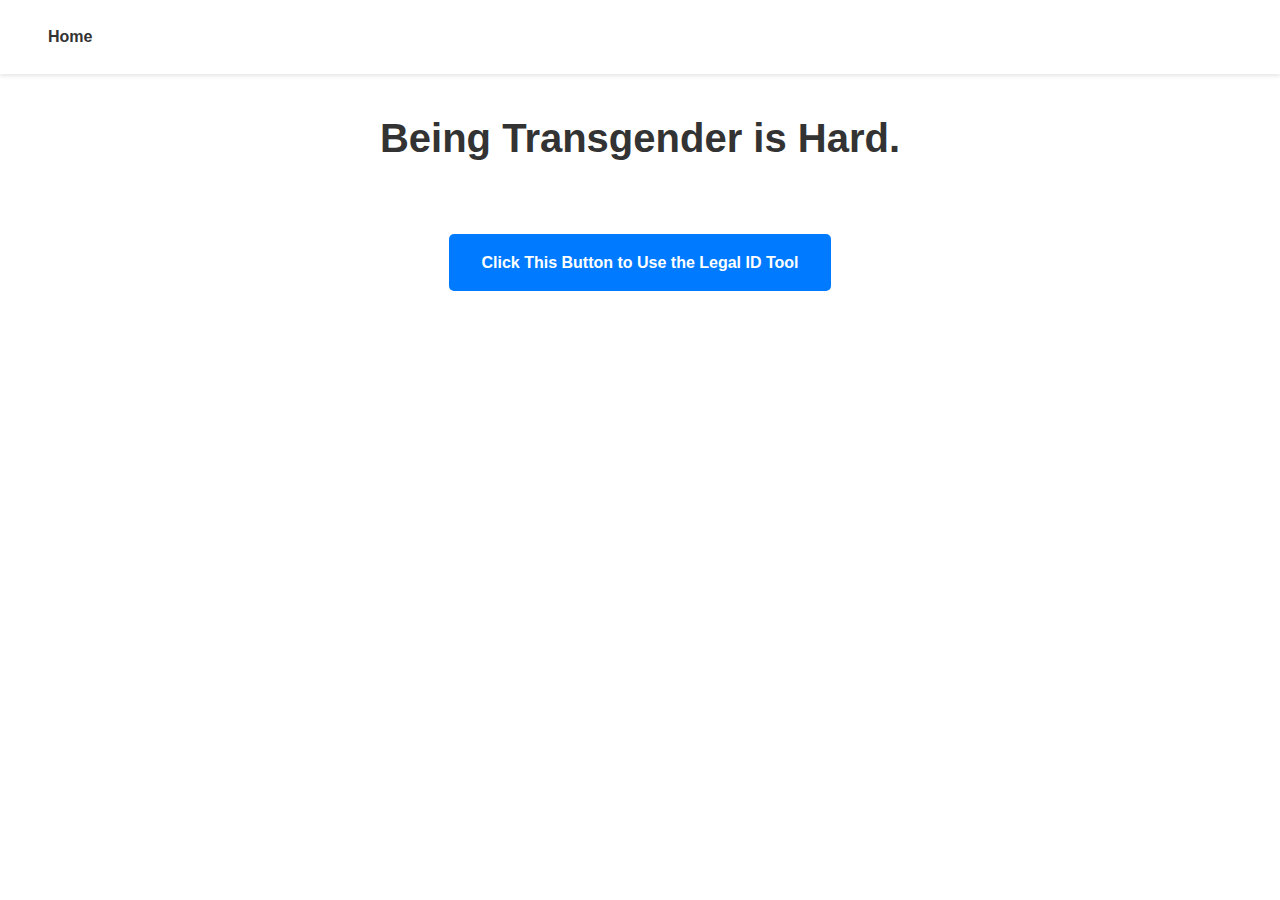
==== index.html @ 6605f5a9 "favicon" ====
<!DOCTYPE html>
<html lang="en">
<head>
    <meta charset="UTF-8">
    <meta name="viewport" content="width=device-width, initial-scale=1.0">
    <title>Legal ID Tool</title>
	<link rel="shortcut icon" type="image/x-icon" href="favicon.ico" />
    <style>
        /* Global styles */
        body {
            margin: 0;
            padding: 0;
            font-family: -apple-system, BlinkMacSystemFont, "Segoe UI", Roboto, Helvetica, Arial, sans-serif;
            line-height: 1.6;
        }

        /* Navigation styles */
        .nav-container {
            display: flex;
            justify-content: space-between;
            align-items: center;
            padding: 1rem 2rem;
            background-color: #ffffff;
            box-shadow: 0 2px 4px rgba(0, 0, 0, 0.1);
        }

        .nav-logo {
            text-decoration: none;
            font-weight: bold;
            font-size: 1.2rem;
            color: #333;
        }

        .nav-links {
            display: flex;
            gap: 1rem;
        }

        .nav-link {
            text-decoration: none;
            color: #333;
            padding: 0.5rem 1rem;
            transition: color 0.2s ease;
			font-weight: bold
        }

        .nav-link:hover {
            color: #666;
        }

        /* Main content styles */
        .main {
            max-width: 800px;
            margin: 2rem auto;
            padding: 0 1rem;
            text-align: center;
        }

        h1 {
            font-size: 2.5rem;
            margin-bottom: 2rem;
            color: #333;
        }

        .cta-button {
            display: inline-block;
            padding: 1rem 2rem;
            background-color: #007bff;
            color: white;
            text-decoration: none;
            border-radius: 5px;
            font-weight: bold;
            margin: 2rem 0;
            transition: background-color 0.2s ease;
        }

        .cta-button:hover {
            background-color: #0056b3;
        }
    </style>
</head>
<body>
    <div class="nav-container">
        <a href="index.html" class="nav-link">Home</a>
        
    </div>

    <div class="main" role="main">
        <h1>Being Transgender is Hard.</h1>

        <a href="idTool.html" class="cta-button">Click This Button to Use the Legal ID Tool</a>

        <p><em></em></p>
    </div>
</body>
</html>
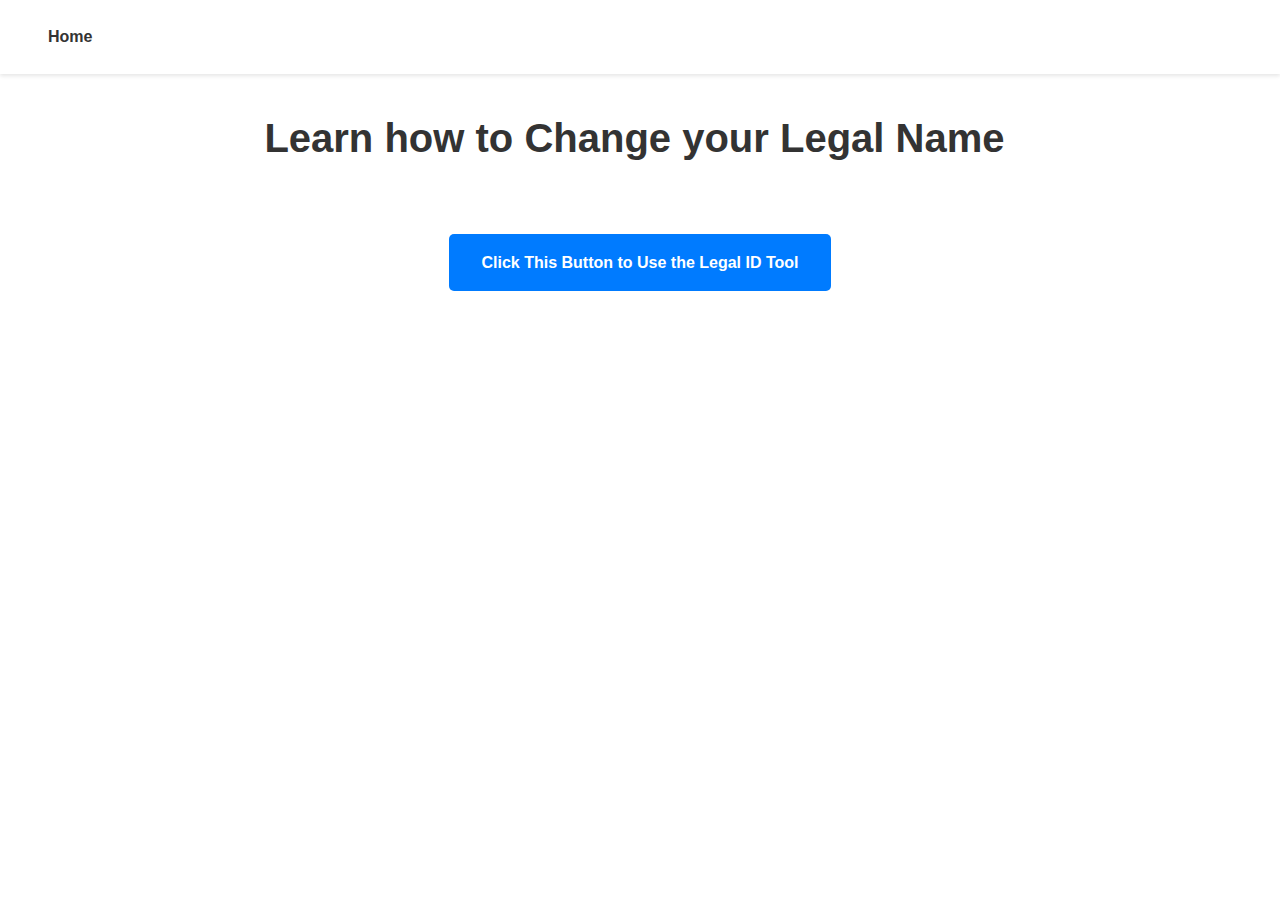
==== commit 41fa4a97: "changed title" ====
--- a/index.html
+++ b/index.html
@@ -86,11 +86,11 @@
     </div>
 
     <div class="main" role="main">
-        <h1>Being Transgender is Hard.</h1>
+        <h1>Learn how to Change your Legal Name&nbsp;</h1>
 
         <a href="idTool.html" class="cta-button">Click This Button to Use the Legal ID Tool</a>
 
-        <p><em></em></p>
+      <p><em></em></p>
     </div>
 </body>
 </html>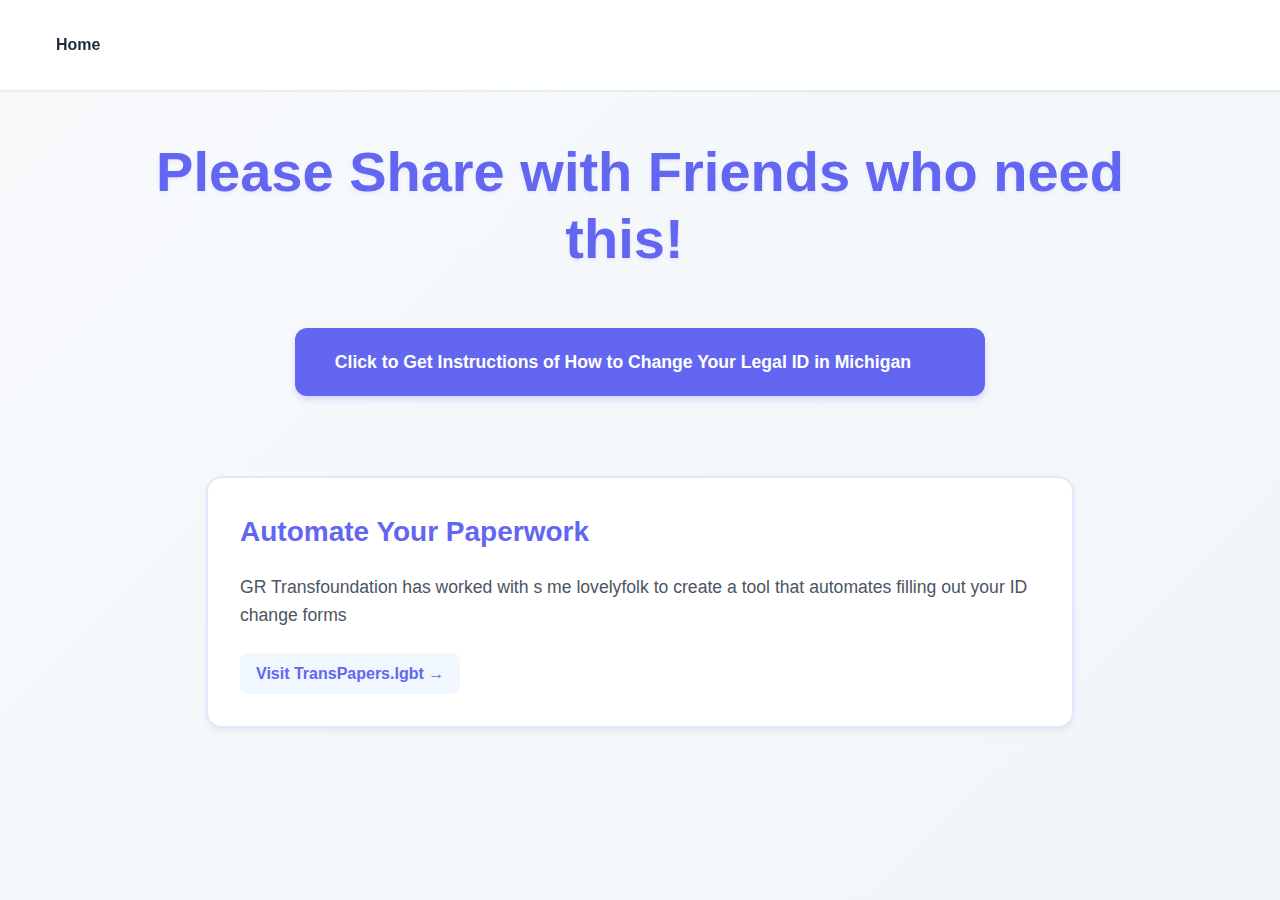
==== commit 88186345: "update from GPT to style and link to Transpapers" ====
--- a/index.html
+++ b/index.html
@@ -4,14 +4,25 @@
     <meta charset="UTF-8">
     <meta name="viewport" content="width=device-width, initial-scale=1.0">
     <title>Legal ID Tool</title>
-	<link rel="shortcut icon" type="image/x-icon" href="favicon.ico" />
+    <link rel="shortcut icon" type="image/x-icon" href="favicon.ico" />
     <style>
         /* Global styles */
+        :root {
+            --primary: #6366f1;
+            --primary-dark: #4f46e5;
+            --secondary: #f0f7ff;
+            --accent: #e0e7ff;
+            --text: #1e293b;
+        }
+
         body {
             margin: 0;
             padding: 0;
             font-family: -apple-system, BlinkMacSystemFont, "Segoe UI", Roboto, Helvetica, Arial, sans-serif;
             line-height: 1.6;
+            color: var(--text);
+            background: linear-gradient(135deg, #f8fafc 0%, #f1f5f9 100%);
+            min-height: 100vh;
         }
 
         /* Navigation styles */
@@ -19,78 +30,194 @@
             display: flex;
             justify-content: space-between;
             align-items: center;
-            padding: 1rem 2rem;
-            background-color: #ffffff;
-            box-shadow: 0 2px 4px rgba(0, 0, 0, 0.1);
+            padding: 1.25rem 2rem;
+            background-color: rgba(255, 255, 255, 0.9);
+            backdrop-filter: blur(10px);
+            box-shadow: 0 1px 3px rgba(0, 0, 0, 0.1);
+            position: sticky;
+            top: 0;
+            z-index: 100;
         }
 
         .nav-logo {
             text-decoration: none;
             font-weight: bold;
             font-size: 1.2rem;
-            color: #333;
-        }
-
-        .nav-links {
-            display: flex;
-            gap: 1rem;
+            color: var(--primary);
         }
 
         .nav-link {
             text-decoration: none;
-            color: #333;
-            padding: 0.5rem 1rem;
-            transition: color 0.2s ease;
-			font-weight: bold
+            color: var(--text);
+            padding: 0.75rem 1.5rem;
+            transition: all 0.2s ease;
+            font-weight: 600;
+            border-radius: 8px;
         }
 
         .nav-link:hover {
-            color: #666;
+            background-color: var(--accent);
+            color: var(--primary);
         }
 
         /* Main content styles */
         .main {
-            max-width: 800px;
-            margin: 2rem auto;
-            padding: 0 1rem;
+            max-width: 1000px;
+            margin: 3rem auto;
+            padding: 0 2rem;
             text-align: center;
         }
 
         h1 {
-            font-size: 2.5rem;
-            margin-bottom: 2rem;
-            color: #333;
+            font-size: 3.5rem;
+            margin-bottom: 1.5rem;
+            color: var(--primary);
+            font-weight: 800;
+            line-height: 1.2;
+            text-shadow: 0 2px 4px rgba(99, 102, 241, 0.1);
+        }
+
+        .subtitle {
+            font-size: 1.25rem;
+            color: #64748b;
+            margin-bottom: 3rem;
+            max-width: 600px;
+            margin-left: auto;
+            margin-right: auto;
         }
 
         .cta-button {
             display: inline-block;
-            padding: 1rem 2rem;
-            background-color: #007bff;
+            padding: 1.25rem 2.5rem;
+            background-color: var(--primary);
             color: white;
             text-decoration: none;
-            border-radius: 5px;
+            border-radius: 12px;
             font-weight: bold;
+            font-size: 1.1rem;
             margin: 2rem 0;
-            transition: background-color 0.2s ease;
+            transition: all 0.3s ease;
+            box-shadow: 0 4px 6px rgba(99, 102, 241, 0.2);
         }
 
         .cta-button:hover {
-            background-color: #0056b3;
+            background-color: var(--primary-dark);
+            transform: translateY(-2px);
+            box-shadow: 0 6px 8px rgba(99, 102, 241, 0.3);
+        }
+
+        /* Info Panel styles */
+        .info-panel {
+            background: white;
+            border-radius: 16px;
+            padding: 2rem;
+            margin: 3rem 0;
+            box-shadow: 0 4px 6px rgba(0, 0, 0, 0.05);
+            max-width: 800px;
+            margin-left: auto;
+            margin-right: auto;
+            text-align: left;
+            border: 2px solid var(--accent);
+            transition: transform 0.3s ease;
+        }
+
+        .info-panel:hover {
+            transform: translateY(-4px);
+        }
+
+        .info-panel h2 {
+            color: var(--primary);
+            margin-top: 0;
+            font-size: 1.75rem;
+            margin-bottom: 1rem;
+            display: flex;
+            align-items: center;
+            gap: 0.5rem;
+        }
+
+    
+        .info-panel p {
+            color: #4b5563;
+            font-size: 1.1rem;
+            margin-bottom: 1.5rem;
+        }
+
+        .info-panel a {
+            color: var(--primary);
+            text-decoration: none;
+            font-weight: 600;
+            padding: 0.5rem 1rem;
+            background-color: var(--secondary);
+            border-radius: 8px;
+            display: inline-block;
+            transition: all 0.2s ease;
+        }
+
+        .info-panel a:hover {
+            background-color: var(--accent);
+            transform: translateX(4px);
+        }
+
+        /* Card Grid */
+        .features-grid {
+            display: grid;
+            grid-template-columns: repeat(auto-fit, minmax(250px, 1fr));
+            gap: 2rem;
+            margin: 3rem 0;
+        }
+
+        .feature-card {
+            background: white;
+            padding: 2rem;
+            border-radius: 12px;
+            text-align: left;
+            box-shadow: 0 2px 4px rgba(0, 0, 0, 0.05);
+            border: 1px solid var(--accent);
+        }
+
+        .feature-card h3 {
+            color: var(--primary);
+            margin-top: 0;
+            font-size: 1.25rem;
+        }
+
+        .feature-icon {
+            font-size: 2rem;
+            margin-bottom: 1rem;
+        }
+
+        /* Responsive Design */
+        @media (max-width: 768px) {
+            h1 {
+                font-size: 2.5rem;
+            }
+
+            .main {
+                padding: 0 1rem;
+            }
+
+            .info-panel {
+                padding: 1.5rem;
+            }
         }
     </style>
 </head>
 <body>
     <div class="nav-container">
         <a href="index.html" class="nav-link">Home</a>
+</div>
+
+    <div class="main" role="main">
+        <h1>Please Share with Friends who need this!&nbsp;&nbsp;</h1>
+<a href="idTool.html" class="cta-button">Click to Get Instructions of How to Change Your Legal ID in Michigan&nbsp; &nbsp; &nbsp; &nbsp;</a>
+
         
-    </div>
-
-    <div class="main" role="main">
-        <h1>Learn how to Change your Legal Name&nbsp;</h1>
-
-        <a href="idTool.html" class="cta-button">Click This Button to Use the Legal ID Tool</a>
-
-      <p><em></em></p>
+
+        <div class="info-panel">
+          <h2>Automate Your Paperwork</h2>
+            <p>GR Transfoundation has worked with s me lovelyfolk to create a tool that automates filling out your ID change forms&nbsp;</p>
+            <a href="https://www.transpapers.lgbt" target="_blank">Visit TransPapers.lgbt →</a>
+      </div>
     </div>
 </body>
 </html>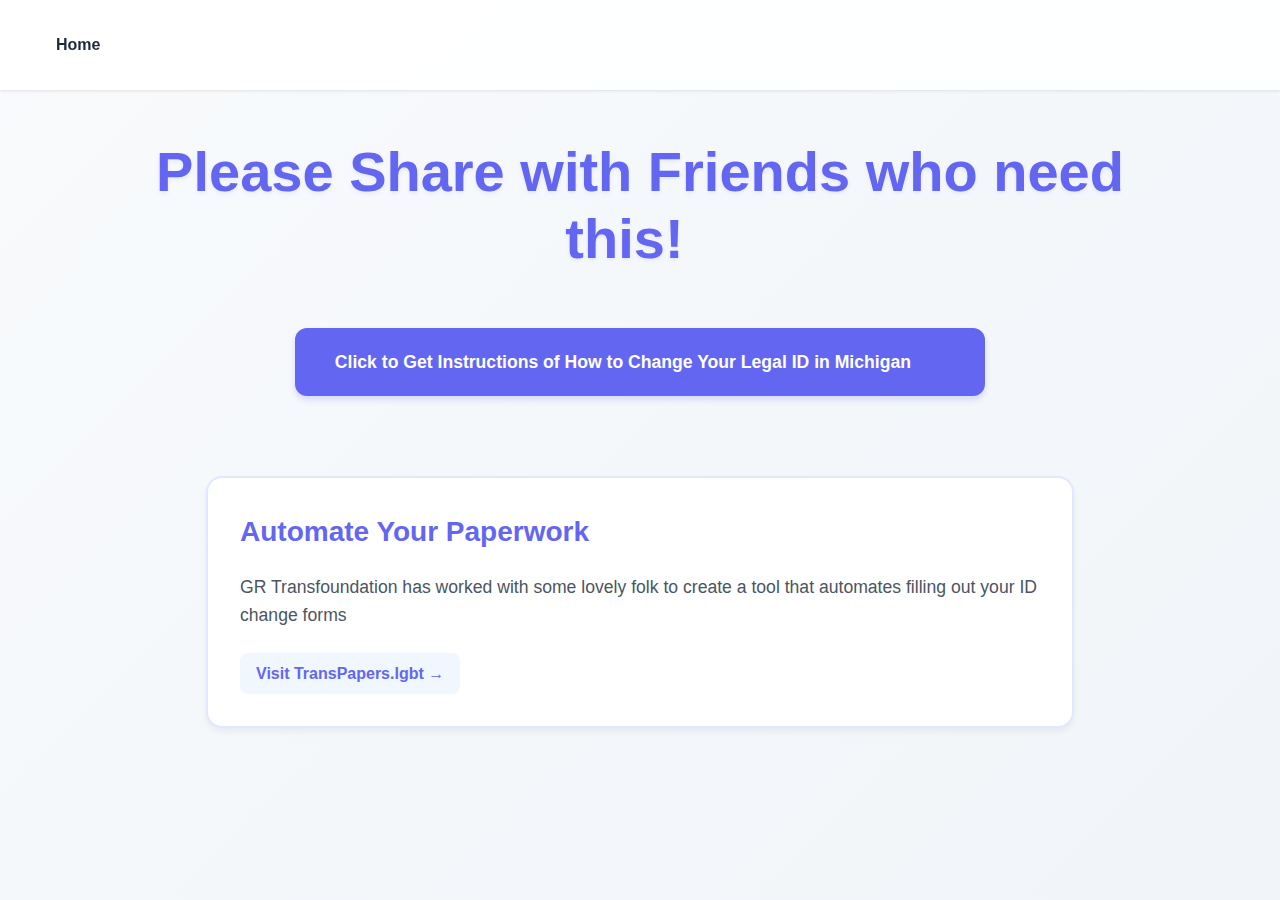
==== commit e8939cbc: "update ID Tool to include costs" ====
--- a/index.html
+++ b/index.html
@@ -215,7 +215,7 @@
 
         <div class="info-panel">
           <h2>Automate Your Paperwork</h2>
-            <p>GR Transfoundation has worked with s me lovelyfolk to create a tool that automates filling out your ID change forms&nbsp;</p>
+            <p>GR Transfoundation has worked with some lovely folk to create a tool that automates filling out your ID change forms&nbsp;</p>
             <a href="https://www.transpapers.lgbt" target="_blank">Visit TransPapers.lgbt →</a>
       </div>
     </div>
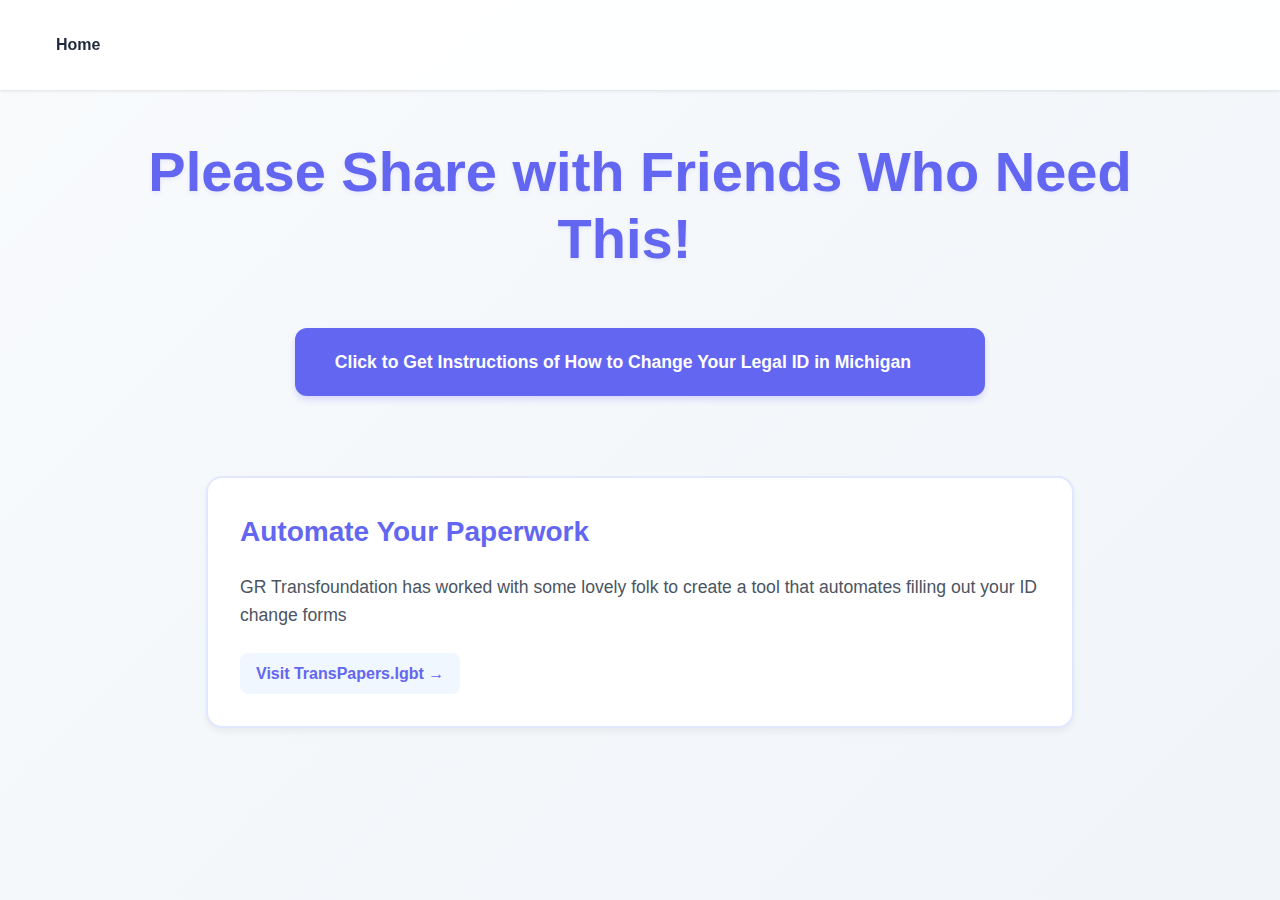
==== commit 2be618bc: "updated cost to look better" ====
--- a/index.html
+++ b/index.html
@@ -208,7 +208,7 @@
 </div>
 
     <div class="main" role="main">
-        <h1>Please Share with Friends who need this!&nbsp;&nbsp;</h1>
+        <h1>Please Share with Friends Who Need This!&nbsp;&nbsp;</h1>
 <a href="idTool.html" class="cta-button">Click to Get Instructions of How to Change Your Legal ID in Michigan&nbsp; &nbsp; &nbsp; &nbsp;</a>
 
         
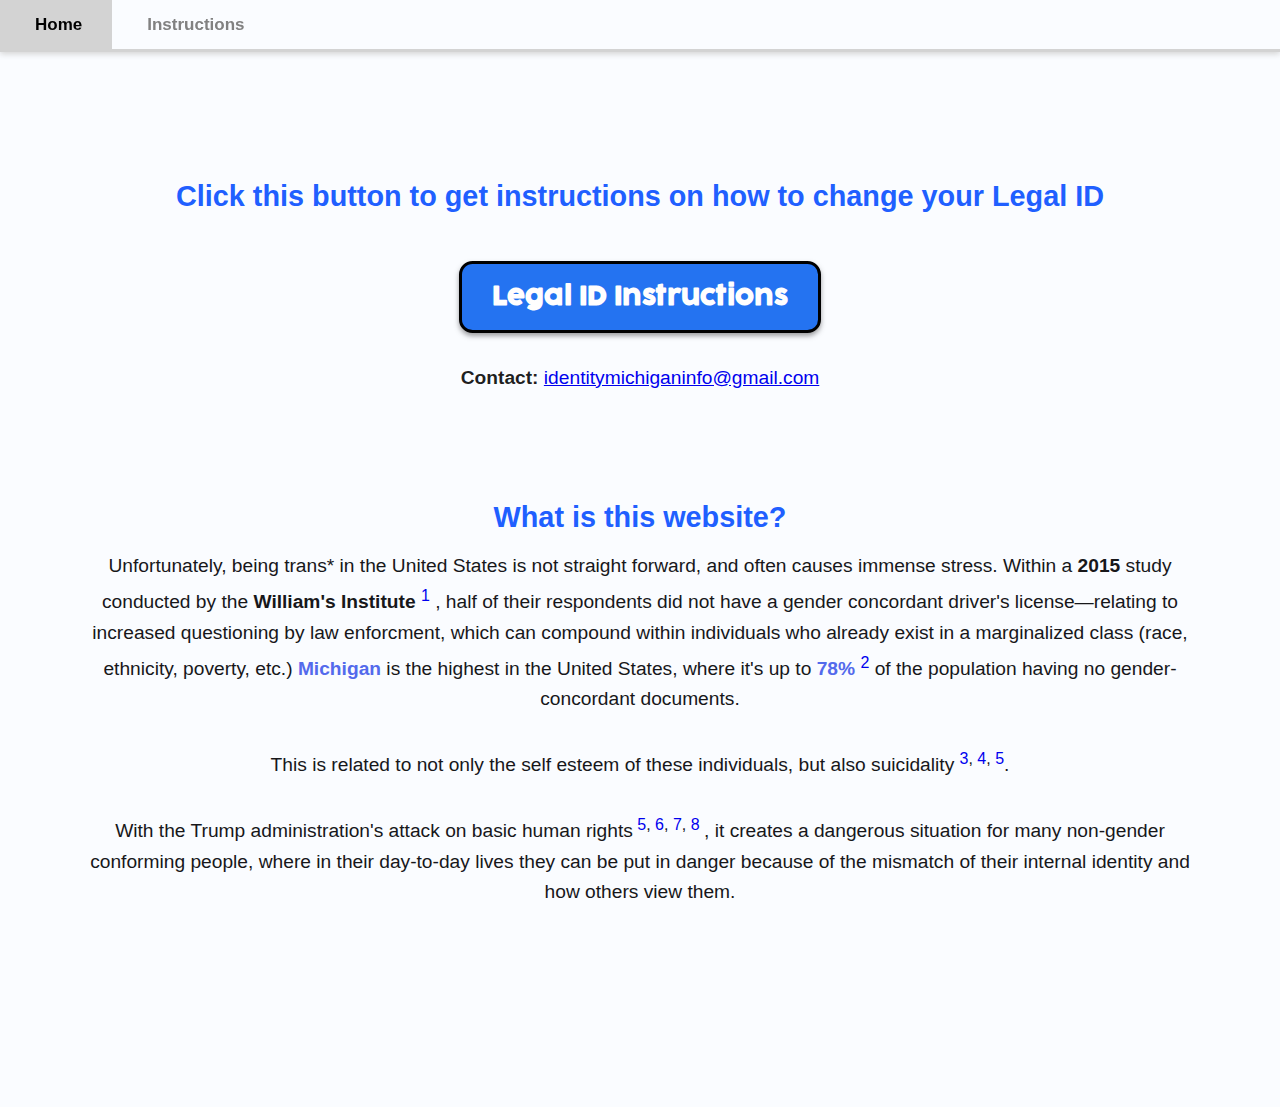
==== commit ed2da830: "rewrite" ====
--- a/index.html
+++ b/index.html
@@ -3,221 +3,78 @@
 <head>
     <meta charset="UTF-8">
     <meta name="viewport" content="width=device-width, initial-scale=1.0">
-    <title>Legal ID Tool</title>
-    <link rel="shortcut icon" type="image/x-icon" href="favicon.ico" />
-    <style>
-        /* Global styles */
-        :root {
-            --primary: #6366f1;
-            --primary-dark: #4f46e5;
-            --secondary: #f0f7ff;
-            --accent: #e0e7ff;
-            --text: #1e293b;
-        }
+    <title>Identity Michigan</title>
+    <link rel="stylesheet" href="styling.css">
+    <link rel="icon" href="favicon.ico" type="image/x-icon">
+</head>
+<body>
+    <div class="navbar" style="color:white">
+        <a href="/">Home</a>
+        <a href="instructions.html">Instructions</a>
+        </div>
+        
+        
+           <div class="center" >
+            <br>
+            <h1 class="title">Click this button to get instructions on how to change your Legal ID</h1>
 
-        body {
-            margin: 0;
-            padding: 0;
-            font-family: -apple-system, BlinkMacSystemFont, "Segoe UI", Roboto, Helvetica, Arial, sans-serif;
-            line-height: 1.6;
-            color: var(--text);
-            background: linear-gradient(135deg, #f8fafc 0%, #f1f5f9 100%);
-            min-height: 100vh;
-        }
+            <br>
+            <a href="instructions.html" class="button"><div>Legal ID Instructions</div></a>
+            <br>
+            <b>Contact:</b> <a href="mailto:identitymichiganinfo@gmail.com">identitymichiganinfo@gmail.com</a>
+            <br>
+            <br>
+            <br>
+            <br>
+            <h1 class="title">
+                What is this website?
+            </h1>
+            <p class="">
+             Unfortunately, being trans* in the United States is not straight forward, and often causes immense stress. Within a <b>2015</b> study conducted by the <b>William's Institute</b>
+             
+             <sup class="citation" ><a href="https://williamsinstitute.law.ucla.edu/publications/gender-marker-policies/">1</a></sup>
+             
+             , half of their respondents did not have a gender concordant driver's license—relating to increased questioning by law enforcment, which can compound within individuals who already exist in a marginalized class (race, ethnicity, poverty, etc.) <strong>Michigan</strong> is the highest in the United States, where it's up to <strong>78%</strong>
+             
+             <sup class="citation" ><a href="https://williamsinstitute.law.ucla.edu/press/gender-marker-press-release/">2</a></sup> 
+             
+             of the population having no gender-concordant documents.
+             <br>
+             <br>
+             This is related to not only the self esteem of these individuals, but also suicidality <sup class="citation" >
+                
+                <a  href="https://doi.org/10.1016/S2468-2667(20)30032-3">3</a>, 
 
-        /* Navigation styles */
-        .nav-container {
-            display: flex;
-            justify-content: space-between;
-            align-items: center;
-            padding: 1.25rem 2rem;
-            background-color: rgba(255, 255, 255, 0.9);
-            backdrop-filter: blur(10px);
-            box-shadow: 0 1px 3px rgba(0, 0, 0, 0.1);
-            position: sticky;
-            top: 0;
-            z-index: 100;
-        }
+                <a  href="https://doi.org/10.1016/j.jadohealth.2018.02.003">4</a>, <a href="https://doi.org/10.3390/ijerph19095016">5</a></sup>.
+             <br>
+             <br>
+             With the Trump administration's attack on basic human rights<sup class="citation" >
+                <a  href="https://www.theguardian.com/us-news/2025/feb/14/white-house-ap-ban-oval-office">5<a>, 
+                
+                <a  href="https://www.nytimes.com/2025/02/13/us/trump-trans-youth-health-providers.html">6</a>, 
+                
+                <a href="https://www.cbsnews.com/news/us-army-bars-transgender-people-enlisting-trump-executive-action/">7</a>, 
 
-        .nav-logo {
-            text-decoration: none;
-            font-weight: bold;
-            font-size: 1.2rem;
-            color: var(--primary);
-        }
+                <a href="https://www.npr.org/2025/02/15/nx-s1-5298679/eeoc-gender-discrimination-case-trump-order">8</a>
 
-        .nav-link {
-            text-decoration: none;
-            color: var(--text);
-            padding: 0.75rem 1.5rem;
-            transition: all 0.2s ease;
-            font-weight: 600;
-            border-radius: 8px;
-        }
+            </sup>, it creates a dangerous situation for many non-gender conforming people, where in their day-to-day lives they can be put in danger because of the mismatch of their internal identity and how others view them. 
+            <!--It is a basic fact that many people have an internal bias against transgender people<sup><a href="">7</a>, <a href="">8</a></sup>, and it's common that transgender people complain about discrimination they may face because of others knowing of their trans identity <sup><a href="https://doi.org/10.1016/j.labeco.2021.102072">9</a></sup>. -->
 
-        .nav-link:hover {
-            background-color: var(--accent);
-            color: var(--primary);
-        }
+            
+             <br>
+             <br>
+             <br>
+             <br>
+             <br>
+            
 
-        /* Main content styles */
-        .main {
-            max-width: 1000px;
-            margin: 3rem auto;
-            padding: 0 2rem;
-            text-align: center;
-        }
+            </p>
 
-        h1 {
-            font-size: 3.5rem;
-            margin-bottom: 1.5rem;
-            color: var(--primary);
-            font-weight: 800;
-            line-height: 1.2;
-            text-shadow: 0 2px 4px rgba(99, 102, 241, 0.1);
-        }
 
-        .subtitle {
-            font-size: 1.25rem;
-            color: #64748b;
-            margin-bottom: 3rem;
-            max-width: 600px;
-            margin-left: auto;
-            margin-right: auto;
-        }
+        </div>
 
-        .cta-button {
-            display: inline-block;
-            padding: 1.25rem 2.5rem;
-            background-color: var(--primary);
-            color: white;
-            text-decoration: none;
-            border-radius: 12px;
-            font-weight: bold;
-            font-size: 1.1rem;
-            margin: 2rem 0;
-            transition: all 0.3s ease;
-            box-shadow: 0 4px 6px rgba(99, 102, 241, 0.2);
-        }
 
-        .cta-button:hover {
-            background-color: var(--primary-dark);
-            transform: translateY(-2px);
-            box-shadow: 0 6px 8px rgba(99, 102, 241, 0.3);
-        }
-
-        /* Info Panel styles */
-        .info-panel {
-            background: white;
-            border-radius: 16px;
-            padding: 2rem;
-            margin: 3rem 0;
-            box-shadow: 0 4px 6px rgba(0, 0, 0, 0.05);
-            max-width: 800px;
-            margin-left: auto;
-            margin-right: auto;
-            text-align: left;
-            border: 2px solid var(--accent);
-            transition: transform 0.3s ease;
-        }
-
-        .info-panel:hover {
-            transform: translateY(-4px);
-        }
-
-        .info-panel h2 {
-            color: var(--primary);
-            margin-top: 0;
-            font-size: 1.75rem;
-            margin-bottom: 1rem;
-            display: flex;
-            align-items: center;
-            gap: 0.5rem;
-        }
 
     
-        .info-panel p {
-            color: #4b5563;
-            font-size: 1.1rem;
-            margin-bottom: 1.5rem;
-        }
-
-        .info-panel a {
-            color: var(--primary);
-            text-decoration: none;
-            font-weight: 600;
-            padding: 0.5rem 1rem;
-            background-color: var(--secondary);
-            border-radius: 8px;
-            display: inline-block;
-            transition: all 0.2s ease;
-        }
-
-        .info-panel a:hover {
-            background-color: var(--accent);
-            transform: translateX(4px);
-        }
-
-        /* Card Grid */
-        .features-grid {
-            display: grid;
-            grid-template-columns: repeat(auto-fit, minmax(250px, 1fr));
-            gap: 2rem;
-            margin: 3rem 0;
-        }
-
-        .feature-card {
-            background: white;
-            padding: 2rem;
-            border-radius: 12px;
-            text-align: left;
-            box-shadow: 0 2px 4px rgba(0, 0, 0, 0.05);
-            border: 1px solid var(--accent);
-        }
-
-        .feature-card h3 {
-            color: var(--primary);
-            margin-top: 0;
-            font-size: 1.25rem;
-        }
-
-        .feature-icon {
-            font-size: 2rem;
-            margin-bottom: 1rem;
-        }
-
-        /* Responsive Design */
-        @media (max-width: 768px) {
-            h1 {
-                font-size: 2.5rem;
-            }
-
-            .main {
-                padding: 0 1rem;
-            }
-
-            .info-panel {
-                padding: 1.5rem;
-            }
-        }
-    </style>
-</head>
-<body>
-    <div class="nav-container">
-        <a href="index.html" class="nav-link">Home</a>
-</div>
-
-    <div class="main" role="main">
-        <h1>Please Share with Friends Who Need This!&nbsp;&nbsp;</h1>
-<a href="idTool.html" class="cta-button">Click to Get Instructions of How to Change Your Legal ID in Michigan&nbsp; &nbsp; &nbsp; &nbsp;</a>
-
-        
-
-        <div class="info-panel">
-          <h2>Automate Your Paperwork</h2>
-            <p>GR Transfoundation has worked with some lovely folk to create a tool that automates filling out your ID change forms&nbsp;</p>
-            <a href="https://www.transpapers.lgbt" target="_blank">Visit TransPapers.lgbt →</a>
-      </div>
-    </div>
 </body>
 </html>--- a/styling.css
+++ b/styling.css
@@ -0,0 +1,437 @@
+@font-face {
+    font-family: "cocogooseRegular";
+    src: url("Cocogoose-Pro-Regular-trial.ttf");
+}
+
+.center {
+    text-align: center;
+    margin: 5rem;
+    
+  }
+.navbar {
+    overflow: hidden;
+ 
+    border: 2px solid lightgray;
+    margin-bottom: 25px;
+    border-width: 0 0 3px 0;
+    box-shadow: 0 2px 6px lightgray;
+    backdrop-filter: blur(10px);
+    
+  }
+  
+.navbar a {
+    float: left;
+    font-weight: bolder;
+    color: #818181;
+    text-align: center;
+    padding: 10px  30px 9px 35px;
+    text-decoration: none;
+    font-size: 17px;
+    cursor: pointer;
+   
+
+
+  }
+.citation a {
+    text-decoration:none;
+}
+
+strong {
+    color:#536aec;
+}
+  .navbar a:hover {
+    background-color: lightgray;
+    transition: .4s;
+    color: black;
+    
+  }
+  
+  .navbar a.active {
+    background-color: #04AA6D;
+    color: white;
+  }
+  .main-container {
+    display: grid;
+    grid-template-columns: 2fr 1fr;
+    gap: 2rem;
+    max-width: 1200px;
+    margin: 0 auto;
+    padding: 20px;
+}
+.parent {
+    display: grid;
+    grid-template-columns: 1.7fr 1fr;
+    grid-template-rows: 1fr 6fr;
+    grid-column-gap: 0px;
+    grid-row-gap: 0px;
+    }
+    
+    .div1 { grid-area: 2 / 2 / 3 / 3; }
+
+    body {
+        font-family: -apple-system, BlinkMacSystemFont, "Segoe UI", Roboto, Helvetica, Arial, sans-serif;
+        line-height: 30px;
+        margin: 0;
+        background: rgb(250, 252, 255);
+        color:#000000e0;
+        min-height: 100vh;
+        font-size: larger;
+    }
+
+
+h1{
+
+    font-size: 1.8rem;
+    color: #514a6a;
+ 
+    
+}
+.title {
+    font-weight: bolder;
+    color:#205fff
+}
+
+h3 {
+    font-size: 1.8rem;
+
+    color: #000000;
+    font-size:larger;
+}
+
+h4 {
+    color: #0056b3;
+    font-size: 1.3rem;
+}
+
+p{
+ font-family: Arial, Helvetica, sans-serif;
+color: rgb(23, 23, 26);
+}
+
+
+/* checkbox styling*/
+
+
+[type = "checkbox"]
+ {
+    display:none;
+ }
+
+[type="checkbox"] + label {
+    position:relative;
+    padding-left:30px;
+    cursor:pointer;
+    display:inline-block;
+    line-height:30px;
+    margin-left: 3px
+
+}
+
+[type="checkbox"] + label::before {
+    content:"";
+    position:absolute;
+    left:0;
+    top:0;
+    width:18px;
+    height:18px;
+    outline:2px solid lightgrey;
+    background: #fff;
+    border-radius: 10%;
+
+}
+
+[type="checkbox"]:checked + label::before {
+    content:"";
+    position:absolute;
+    left:0;
+    top:0;
+    width:18px;
+    height:18px;
+    outline:2px solid lightgrey;
+    background: #fff;
+    border-radius: 10%;
+    
+}
+
+[type="checkbox"]:checked + label::after {
+    content:"";
+    position:absolute;
+    left:6px;
+    top:-6px;
+    border: 3px solid dimgrey;
+    width:7px;
+    height:18px;
+    transform:rotate(45deg);
+    border-width: 0 4px 4px 0 ;
+    transition: 0.2 ease all;
+}
+    
+.wrongAnswer {
+    [type="checkbox"] + label:hover::before {
+    outline-color: rgb(178, 29, 29);
+    transform: scale(1.1);
+    outline-width: 3px;
+}
+}
+
+
+[type="checkbox"] + label:hover::before {
+    outline-color: lightgrey;
+    transform: scale(1.1);
+} 
+
+
+
+
+
+/* radio button styling */
+.radio {
+    display: inline-flex;
+    align-items: center;
+    cursor:pointer;
+    margin-right: 10px;
+
+}
+
+.radioInput{
+    display: none;
+}
+
+.radioStyling{
+    width: 1.4em;
+    height:1.4em;
+    border:2px solid lightgrey;
+    border-radius: 50%;
+    margin-right: 10px;
+    box-sizing: border-box;
+    padding: 2px;
+}
+
+.radioStyling:after {
+    content: "";
+    width: 100%;
+    height: 100%;
+    display: block;
+    background: dimgrey;
+    border-radius: 50%;
+    opacity: 0;
+    transform: scale(0.75);
+    transition: 0.23s;
+}
+
+.radioInput:hover + .radioStyling {
+    transform: scale(1.1); /* Scale the entire radio button */
+    transition: transform 0.2s ease; /* Smooth transition */
+}
+
+.radioInput:hover + .radioStyling::before {
+    outline-color: #4e4376; /* Change outline color on hover */
+    transition: outline-color 0.2s ease; /* Smooth color transition */
+}
+
+.radioInput:checked + .radioStyling::after {
+    opacity: 1;
+    transform: scale(1);
+}
+
+
+/* container styling */
+
+
+.floatingBox {
+    font-family:Arial, Helvetica, sans-serif;
+    max-width: 800px;
+
+    background: white;
+    border-radius: 18px;
+    border: 3px solid rgb(214, 214, 214);
+    box-shadow: 0 3px 10px rgba(0, 0, 0, 0.4), inset 0px -3px 5px rgba(42, 63, 145, 0);
+   
+    padding: 2.5rem;
+    margin: 1.5rem auto;
+}
+.floatingBoxInstructions {
+    font-family:Arial, Helvetica, sans-serif;
+    max-width: 800px;
+
+    background: white;
+    border-radius: 18px;
+    border: 3px solid rgb(214, 214, 214);
+    box-shadow: 0 3px 10px rgba(0, 0, 0, 0.4), inset 0px -3px 5px rgba(42, 63, 145, 0);
+    line-height: 1.4;
+    padding: 1.2rem;
+    margin: 1rem auto;
+}
+
+.floatingBoxNote {
+    font-family:Arial, Helvetica, sans-serif;
+    max-width: 800px;
+
+    background: white;
+    border-radius: 18px;
+
+    box-shadow: 0 3px 10px rgba(0, 0, 0, 0.4), inset 0px -3px 5px rgba(42, 63, 145, 0);
+    line-height: 1.4;
+    padding: 1.4rem;
+    padding-top: 0.5rem;
+    padding-bottom: 0.5rem;
+    margin: 2rem auto;
+   
+
+}
+img {
+   padding:1rem;
+
+    
+ 
+  }
+
+.hidden {
+    display:none;
+}
+.question{
+    font-family:Arial, Helvetica, sans-serif;
+    margin-bottom: 20px;
+}
+
+#nameContingent:checked ~ #nameContingentQuestions {
+    display: block;
+  }
+.button {
+    
+    background-color: #2473f1;
+    color:rgb(255, 254, 254);
+    border: solid 3px rgb(0, 0, 0);
+    padding:18px 30px;
+    border-radius:0.85rem;
+    cursor:pointer;
+    font-size: 1.3em;
+    font-family:"cocogooseRegular";
+    font-weight: bold;
+    box-shadow: 0px 3px 5px rgb(64, 64, 66, 0.5);
+    transition: all .2s ease-in-out;
+    max-width: max-content;
+    display:block;
+    margin:auto;
+    text-decoration: none;
+    text-align: center;
+}
+.button:hover {
+  
+    background-color: #0056b3;
+    box-shadow: 0px 0px 6px 0px rgb(22, 131, 255), 0px 3px 5px rgb(64, 64, 66, 0.5);
+    transform: translateY(-2px);
+    border: solid 3px rgb(22, 131, 255, 0);
+    
+ 
+   
+}
+
+.button:active {
+    transform: scale(99%);
+    
+    transition: 0.03s ;
+     
+}
+
+.button.home {
+    background-color:#d68fd3;
+    border: solid 3px rgb(154, 61, 164);
+}
+
+
+#results {
+   
+
+    position: sticky;
+    top: 20px;
+    align-self: start;
+    background: white;
+    padding: 1.5rem;
+    border-radius: 12px;
+    box-shadow: 0 4px 6px rgba(0, 0, 0, 0.05);
+    border: 2px solid #e0e7ff;
+    height: fit-content;
+
+
+}
+
+#results p {
+    list-style: none;
+    padding-left: 0;
+    margin: 0.5rem 0;
+}
+
+#results p::before {
+    content: "+";
+    margin-right: 0.5rem;
+    color: #6366f1;
+    font-weight: bold;
+}
+.priceCalc {
+   
+    background: #c0c0c0;
+    border-radius: 5px;
+    border: 1px solid #ccc;
+}
+
+.resultsPriceInd {
+    font-family: 'Courier New', Courier, monospace;
+    font-size: small;
+    font-style: italic;
+    
+}
+
+.importantNote {
+    font-size: large;
+    font-style: bold;
+    background: #ffecec;
+    border-radius: 0px;
+   
+    border: 3px solid rgb(231, 61, 61);
+    border-width: 0px 0px 0px 6px;
+    box-shadow:  0px 4px 8px rgb(96, 91, 91, 0.4), inset 0px 5px 9px rgba(88, 89, 93, 0);
+   
+    padding: 1.1em;
+    margin: 1.5rem auto;
+    
+}
+.importantNote.I {
+    background: rgb(255, 208, 208);
+    border: solid #db2121;
+    border-width: 0px 0px 0px 11px;
+    font-family:'Franklin Gothic Medium', 'Arial Narrow', Arial, sans-serif;
+    font-style: bolder;
+    font-size: 1.5em;
+    padding: 0.1em;
+}
+
+.errorMessage {
+    position: fixed;
+    top: 0;
+    left: 0;
+    right: 0;
+    background-color: #ec4646;
+    color: white;
+    padding: 6px;
+    text-align: center;
+    z-index: 1000;
+    font-weight: bold;
+    box-shadow: 0 2px 5px rgba(0,0,0,0.2);
+    /* Optional: Add animation */
+    animation: slideDown 0.2s ease-in-out forwards, fadeOut 0.25s ease-in-out forwards 1.7s;
+}
+
+@keyframes slideDown {
+    from {
+        transform: translateY(-100%);
+    }
+    to {
+        transform: translateY(0);
+    }
+}
+  
+@keyframes fadeOut {
+    from { opacity: 1; }
+    to { opacity: 0; }
+  }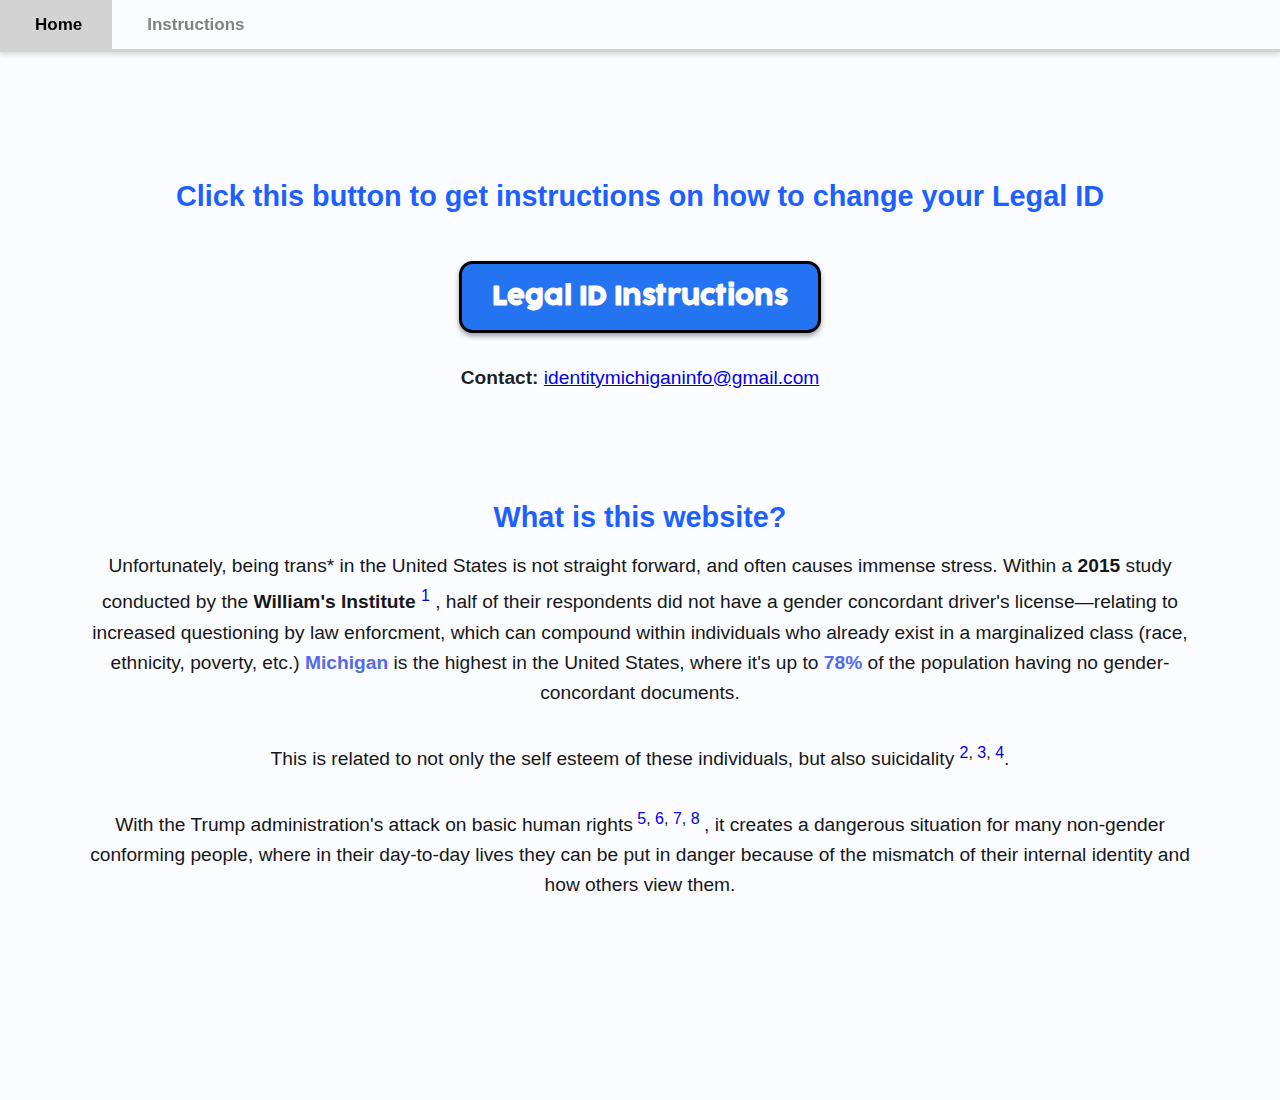
==== commit 8f7e05fe: "fixed the numbering of citations" ====
--- a/index.html
+++ b/index.html
@@ -36,16 +36,16 @@
              
              , half of their respondents did not have a gender concordant driver's license—relating to increased questioning by law enforcment, which can compound within individuals who already exist in a marginalized class (race, ethnicity, poverty, etc.) <strong>Michigan</strong> is the highest in the United States, where it's up to <strong>78%</strong>
              
-             <sup class="citation" ><a href="https://williamsinstitute.law.ucla.edu/press/gender-marker-press-release/">2</a></sup> 
+             
              
              of the population having no gender-concordant documents.
              <br>
              <br>
              This is related to not only the self esteem of these individuals, but also suicidality <sup class="citation" >
                 
-                <a  href="https://doi.org/10.1016/S2468-2667(20)30032-3">3</a>, 
+                <a  href="https://doi.org/10.1016/S2468-2667(20)30032-3">2</a>, 
 
-                <a  href="https://doi.org/10.1016/j.jadohealth.2018.02.003">4</a>, <a href="https://doi.org/10.3390/ijerph19095016">5</a></sup>.
+                <a  href="https://doi.org/10.1016/j.jadohealth.2018.02.003">3</a>, <a href="https://doi.org/10.3390/ijerph19095016">4</a></sup>.
              <br>
              <br>
              With the Trump administration's attack on basic human rights<sup class="citation" >
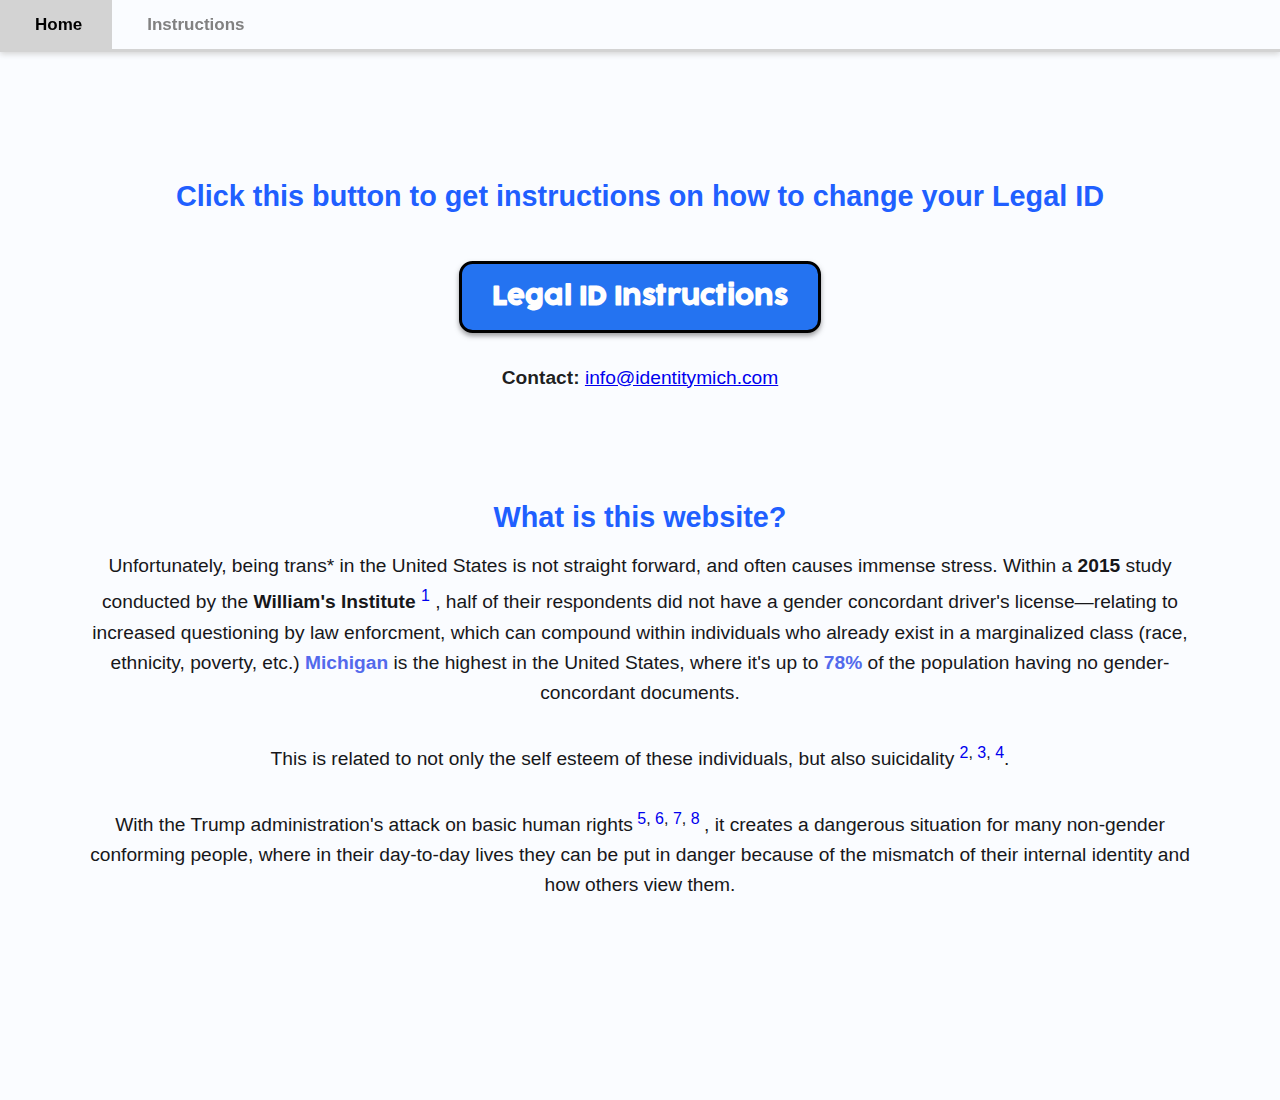
==== commit 89366bb0: "updated email" ====
--- a/index.html
+++ b/index.html
@@ -21,7 +21,7 @@
             <br>
             <a href="instructions.html" class="button"><div>Legal ID Instructions</div></a>
             <br>
-            <b>Contact:</b> <a href="mailto:identitymichiganinfo@gmail.com">identitymichiganinfo@gmail.com</a>
+            <b>Contact:</b> <a href="mailto:info@identitymich.com">info@identitymich.com</a>
             <br>
             <br>
             <br>
